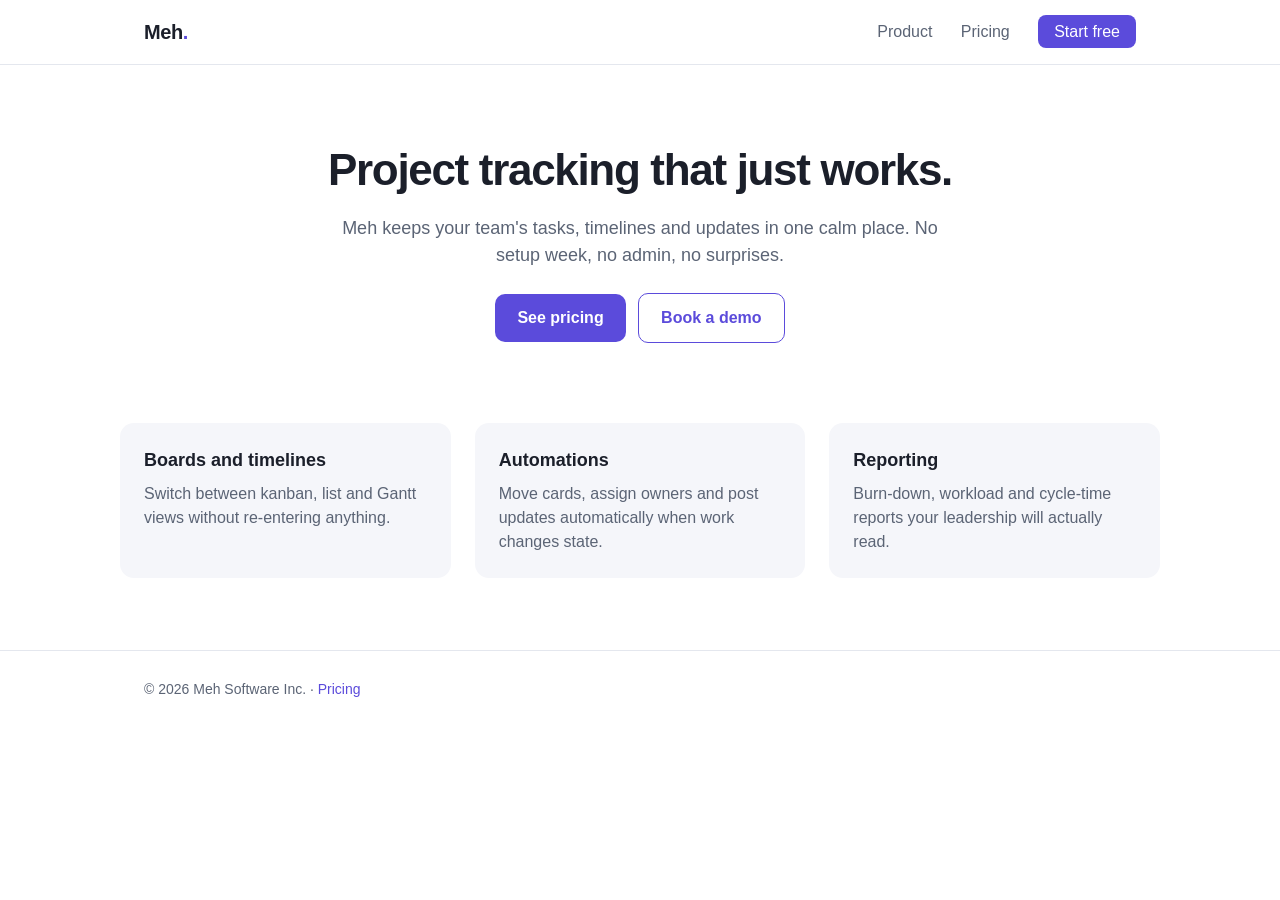
==== index.html @ f4a4bf29 "Baseline site" ====
<!doctype html>
<html lang="en">
<head>
  <meta charset="utf-8">
  <meta name="viewport" content="width=device-width, initial-scale=1">
  <title>Meh — Project tracking that just works</title>
  <link rel="stylesheet" href="styles.css">
</head>
<body>
<header class="top">
  <div class="wrap">
    <a class="logo" href="index.html">Meh<span>.</span></a>
    <nav class="menu">
      <a href="index.html">Product</a>
      <a href="pricing.html">Pricing</a>
      <a href="pricing.html" class="cta">Start free</a>
    </nav>
  </div>
</header>

<section class="hero">
  <div class="wrap">
    <h1>Project tracking that just works.</h1>
    <p>Meh keeps your team's tasks, timelines and updates in one calm place. No setup week, no admin, no surprises.</p>
    <a class="btn" href="pricing.html">See pricing</a>
    <a class="btn ghost" href="pricing.html">Book a demo</a>
  </div>
</section>

<section class="wrap features">
  <article><h3>Boards and timelines</h3><p>Switch between kanban, list and Gantt views without re-entering anything.</p></article>
  <article><h3>Automations</h3><p>Move cards, assign owners and post updates automatically when work changes state.</p></article>
  <article><h3>Reporting</h3><p>Burn-down, workload and cycle-time reports your leadership will actually read.</p></article>
</section>

<footer class="bottom"><div class="wrap">© 2026 Meh Software Inc. · <a href="pricing.html">Pricing</a></div></footer>
</body>
</html>
---- styles.css ----
:root { --ink:#1b1f2a; --muted:#5b6475; --line:#e4e7ee; --brand:#5b4bdb; --brand-dark:#4638b8; --bg:#ffffff; --soft:#f5f6fa; }
* { box-sizing: border-box; }
body { margin:0; font-family: -apple-system, BlinkMacSystemFont, "Segoe UI", Inter, Roboto, sans-serif; color:var(--ink); background:var(--bg); line-height:1.5; }
a { color:var(--brand); text-decoration:none; }
.wrap { max-width:1040px; margin:0 auto; padding:0 24px; }
header.top { border-bottom:1px solid var(--line); }
header.top .wrap { display:flex; align-items:center; justify-content:space-between; height:64px; }
.logo { font-weight:800; font-size:20px; letter-spacing:-.02em; color:var(--ink); }
.logo span { color:var(--brand); }
nav.menu a { margin-left:24px; color:var(--muted); font-weight:500; }
nav.menu a.cta { background:var(--brand); color:#fff; padding:8px 16px; border-radius:8px; }
.hero { padding:72px 0 40px; text-align:center; }
.hero h1 { font-size:44px; letter-spacing:-.03em; margin:0 0 12px; }
.hero p { color:var(--muted); font-size:18px; max-width:620px; margin:0 auto 24px; }
.btn { display:inline-block; background:var(--brand); color:#fff; padding:12px 22px; border-radius:10px; font-weight:600; }
.btn.ghost { background:transparent; color:var(--brand); border:1px solid var(--brand); margin-left:8px; }
.features { display:grid; grid-template-columns:repeat(3,1fr); gap:24px; padding:40px 0 72px; }
.features article { background:var(--soft); border-radius:14px; padding:24px; }
.features h3 { margin:0 0 8px; font-size:18px; }
.features p { margin:0; color:var(--muted); }
section.pricing { padding:56px 0 72px; }
section.pricing h1 { text-align:center; font-size:40px; letter-spacing:-.03em; margin:0 0 8px; }
section.pricing > .wrap > p.sub { text-align:center; color:var(--muted); margin:0 0 40px; }
.plans { display:grid; grid-template-columns:repeat(3,1fr); gap:24px; align-items:stretch; }
article.plan { border:1px solid var(--line); border-radius:16px; padding:28px; display:flex; flex-direction:column; background:#fff; }
article.plan.featured { border-color:var(--brand); box-shadow:0 10px 30px rgba(91,75,219,.12); }
article.plan h3 { margin:0 0 4px; font-size:22px; }
article.plan .blurb { color:var(--muted); margin:0 0 18px; min-height:44px; }
article.plan .price { margin:0 0 20px; }
article.plan .amount { font-size:40px; font-weight:800; letter-spacing:-.03em; }
article.plan .unit, article.plan .period { color:var(--muted); font-size:15px; }
article.plan ul.features { list-style:none; padding:0; margin:0 0 24px; display:block; }
article.plan ul.features li { padding:6px 0 6px 26px; position:relative; border-top:1px solid var(--line); }
article.plan ul.features li::before { content:"✓"; position:absolute; left:4px; color:var(--brand); font-weight:700; }
article.plan .btn { margin-top:auto; text-align:center; }
.faq { max-width:720px; margin:0 auto; padding:0 0 72px; }
.faq h2 { font-size:26px; }
.faq h4 { margin:18px 0 4px; }
.faq p { margin:0; color:var(--muted); }
footer.bottom { border-top:1px solid var(--line); padding:28px 0; color:var(--muted); font-size:14px; }
@media (max-width:820px) { .features, .plans { grid-template-columns:1fr; } .hero h1 { font-size:34px; } }
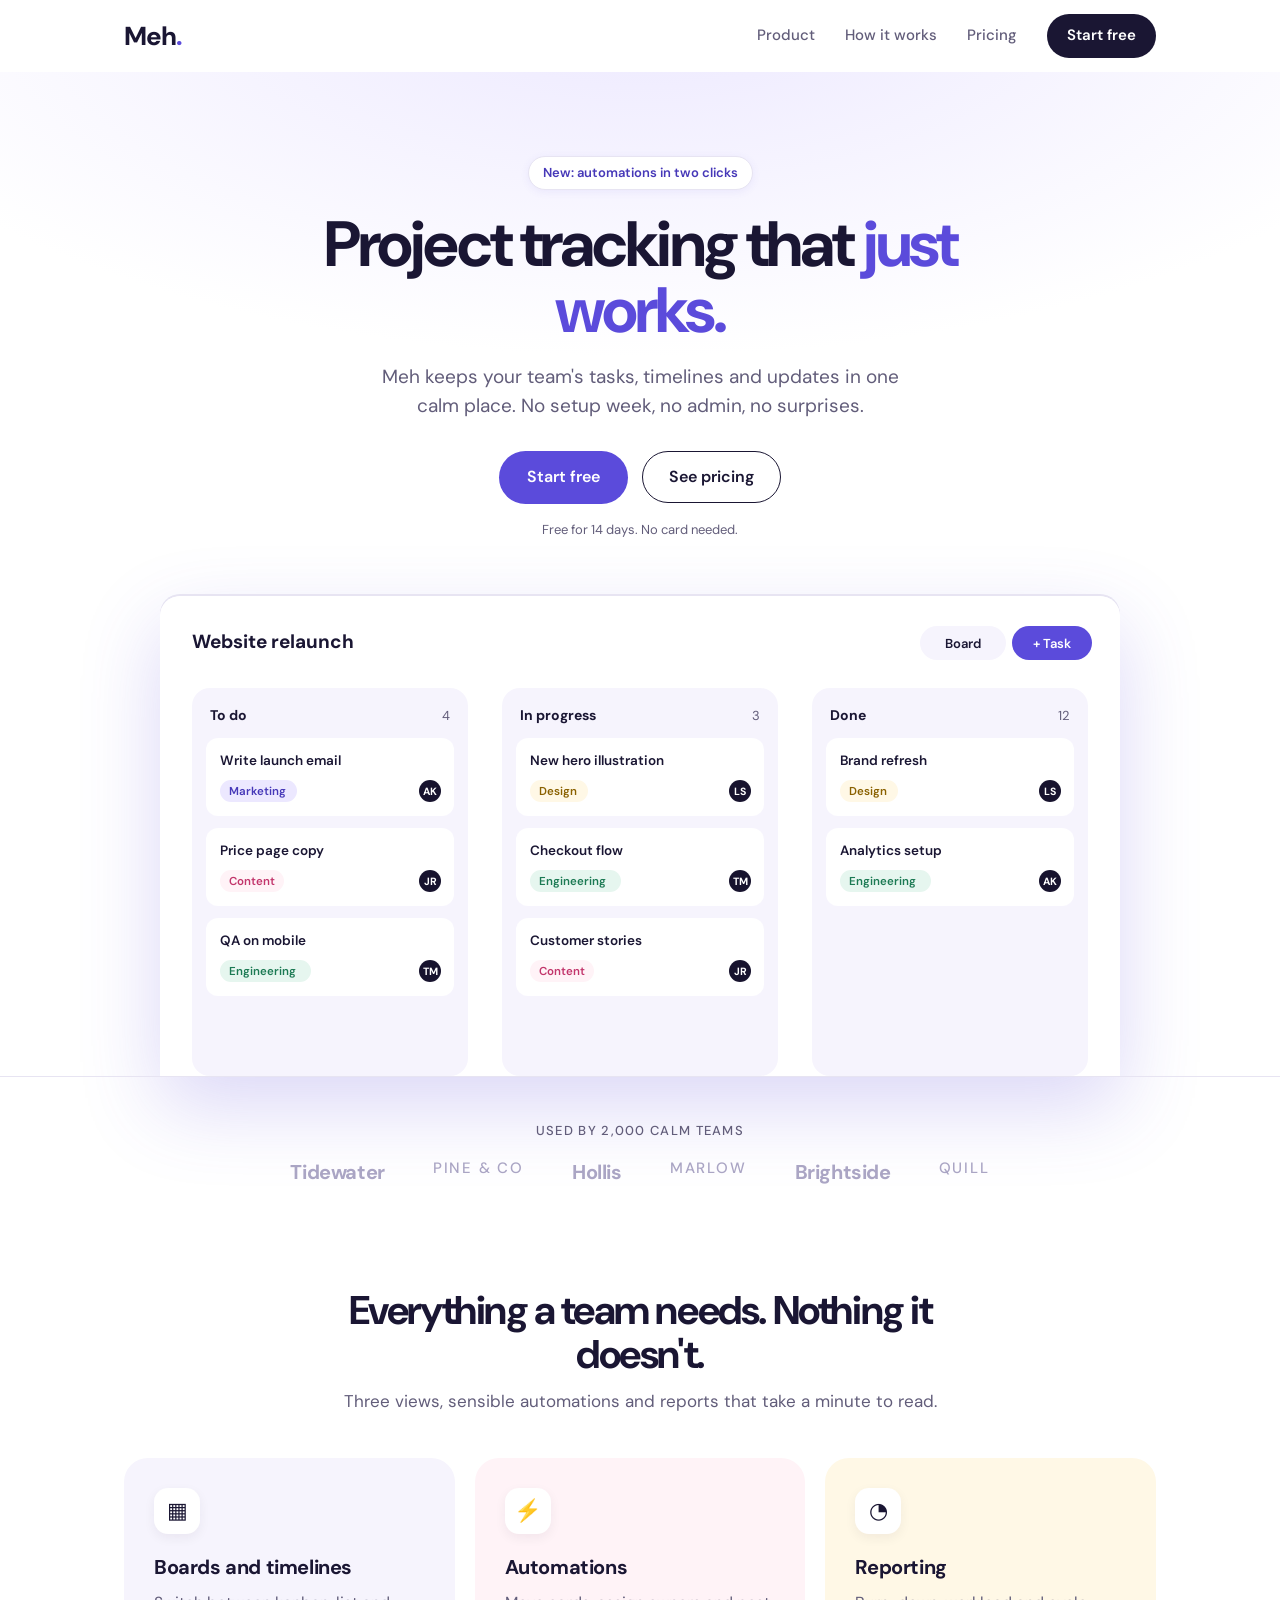
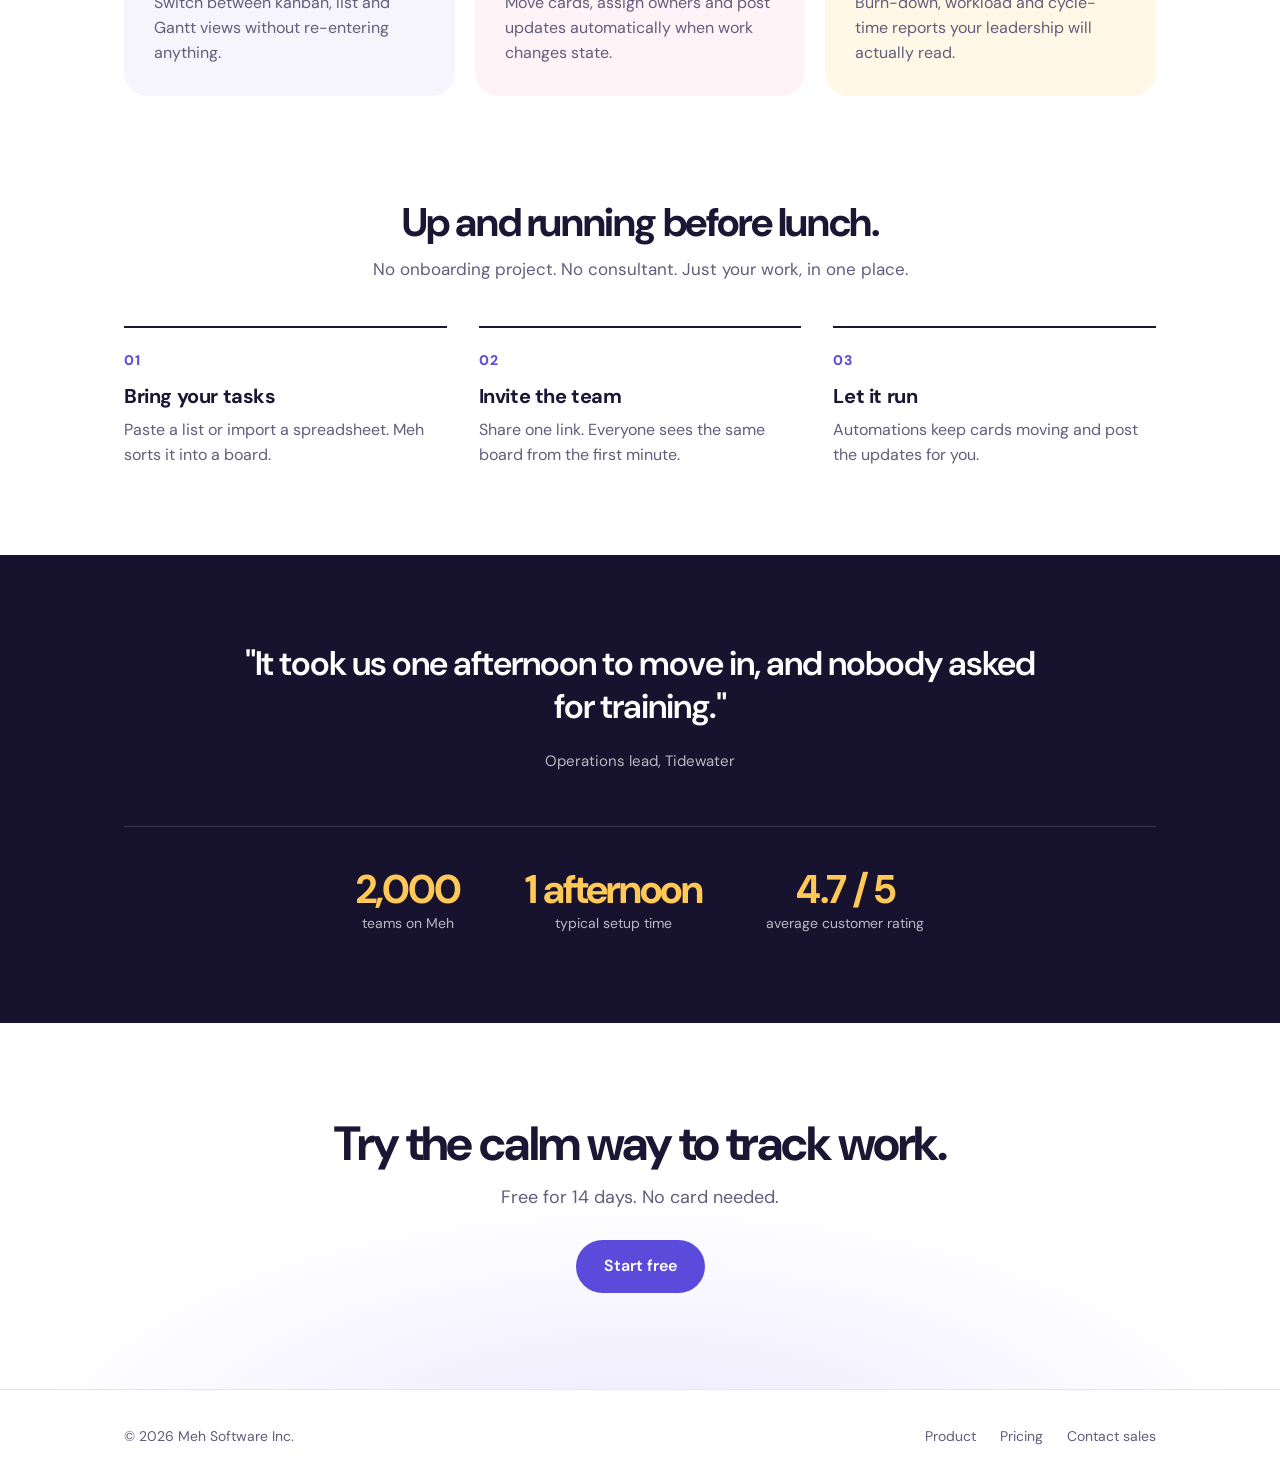
==== commit 9bc9dedd: "Site redesign: landing and pricing pages Co-Authored-By: Claude Fable 5.2 <noreply@anthropic.com>" ====
--- a/index.html
+++ b/index.html
@@ -12,6 +12,7 @@
     <a class="logo" href="index.html">Meh<span>.</span></a>
     <nav class="menu">
       <a href="index.html">Product</a>
+      <a href="index.html#how">How it works</a>
       <a href="pricing.html">Pricing</a>
       <a href="pricing.html" class="cta">Start free</a>
     </nav>
@@ -20,19 +21,67 @@
 
 <section class="hero">
   <div class="wrap">
-    <h1>Project tracking that just works.</h1>
+    <span class="badge">New: automations in two clicks</span>
+    <h1>Project tracking that <em>just works.</em></h1>
     <p>Meh keeps your team's tasks, timelines and updates in one calm place. No setup week, no admin, no surprises.</p>
-    <a class="btn" href="pricing.html">See pricing</a>
-    <a class="btn ghost" href="pricing.html">Book a demo</a>
+    <a class="btn" href="pricing.html">Start free</a>
+    <a class="btn ghost" href="pricing.html">See pricing</a>
+    <p class="small">Free for 14 days. No card needed.</p>
+    <svg class="board" viewBox="0 0 960 480" role="img" aria-label="A Meh board with three columns: to do, in progress and done"><rect width="960" height="480" rx="20" fill="#ffffff"/><g font-family="DM Sans, Helvetica, Arial, sans-serif"><text x="32" y="52" font-size="19" font-weight="700" fill="#1a1633">Website relaunch</text><rect x="760" y="30" width="86" height="34" rx="17" fill="#f6f4fd"/><text x="803" y="52" text-anchor="middle" font-size="13" font-weight="600" fill="#1a1633">Board</text><rect x="852" y="30" width="80" height="34" rx="17" fill="#5b4bdb"/><text x="892" y="52" text-anchor="middle" font-size="13" font-weight="600" fill="#ffffff">+ Task</text><rect x="32" y="92" width="276" height="388" rx="18" fill="#f6f4fd"/><text x="50" y="124" font-size="14" font-weight="700" fill="#1a1633">To do</text><text x="290" y="124" text-anchor="end" font-size="13" fill="#625d7a">4</text><rect x="46" y="142" width="248" height="78" rx="12" fill="#ffffff"/><text x="60" y="169" font-size="13.5" font-weight="600" fill="#1a1633">Write launch email</text><rect x="60" y="184" width="77" height="22" rx="11" fill="#ece8ff"/><text x="69" y="199" font-size="11.5" font-weight="600" fill="#4638b8">Marketing</text><circle cx="270" cy="195" r="11" fill="#17132e"/><text x="270" y="199" text-anchor="middle" font-size="10.5" font-weight="700" fill="#ffffff">AK</text><rect x="46" y="232" width="248" height="78" rx="12" fill="#ffffff"/><text x="60" y="259" font-size="13.5" font-weight="600" fill="#1a1633">Price page copy</text><rect x="60" y="274" width="64" height="22" rx="11" fill="#fff3f7"/><text x="69" y="289" font-size="11.5" font-weight="600" fill="#c2356b">Content</text><circle cx="270" cy="285" r="11" fill="#17132e"/><text x="270" y="289" text-anchor="middle" font-size="10.5" font-weight="700" fill="#ffffff">JR</text><rect x="46" y="322" width="248" height="78" rx="12" fill="#ffffff"/><text x="60" y="349" font-size="13.5" font-weight="600" fill="#1a1633">QA on mobile</text><rect x="60" y="364" width="91" height="22" rx="11" fill="#e6f6ef"/><text x="69" y="379" font-size="11.5" font-weight="600" fill="#1c7a54">Engineering</text><circle cx="270" cy="375" r="11" fill="#17132e"/><text x="270" y="379" text-anchor="middle" font-size="10.5" font-weight="700" fill="#ffffff">TM</text><rect x="342" y="92" width="276" height="388" rx="18" fill="#f6f4fd"/><text x="360" y="124" font-size="14" font-weight="700" fill="#1a1633">In progress</text><text x="600" y="124" text-anchor="end" font-size="13" fill="#625d7a">3</text><rect x="356" y="142" width="248" height="78" rx="12" fill="#ffffff"/><text x="370" y="169" font-size="13.5" font-weight="600" fill="#1a1633">New hero illustration</text><rect x="370" y="184" width="58" height="22" rx="11" fill="#fff8e6"/><text x="379" y="199" font-size="11.5" font-weight="600" fill="#8a6100">Design</text><circle cx="580" cy="195" r="11" fill="#17132e"/><text x="580" y="199" text-anchor="middle" font-size="10.5" font-weight="700" fill="#ffffff">LS</text><rect x="356" y="232" width="248" height="78" rx="12" fill="#ffffff"/><text x="370" y="259" font-size="13.5" font-weight="600" fill="#1a1633">Checkout flow</text><rect x="370" y="274" width="91" height="22" rx="11" fill="#e6f6ef"/><text x="379" y="289" font-size="11.5" font-weight="600" fill="#1c7a54">Engineering</text><circle cx="580" cy="285" r="11" fill="#17132e"/><text x="580" y="289" text-anchor="middle" font-size="10.5" font-weight="700" fill="#ffffff">TM</text><rect x="356" y="322" width="248" height="78" rx="12" fill="#ffffff"/><text x="370" y="349" font-size="13.5" font-weight="600" fill="#1a1633">Customer stories</text><rect x="370" y="364" width="64" height="22" rx="11" fill="#fff3f7"/><text x="379" y="379" font-size="11.5" font-weight="600" fill="#c2356b">Content</text><circle cx="580" cy="375" r="11" fill="#17132e"/><text x="580" y="379" text-anchor="middle" font-size="10.5" font-weight="700" fill="#ffffff">JR</text><rect x="652" y="92" width="276" height="388" rx="18" fill="#f6f4fd"/><text x="670" y="124" font-size="14" font-weight="700" fill="#1a1633">Done</text><text x="910" y="124" text-anchor="end" font-size="13" fill="#625d7a">12</text><rect x="666" y="142" width="248" height="78" rx="12" fill="#ffffff"/><text x="680" y="169" font-size="13.5" font-weight="600" fill="#1a1633">Brand refresh</text><rect x="680" y="184" width="58" height="22" rx="11" fill="#fff8e6"/><text x="689" y="199" font-size="11.5" font-weight="600" fill="#8a6100">Design</text><circle cx="890" cy="195" r="11" fill="#17132e"/><text x="890" y="199" text-anchor="middle" font-size="10.5" font-weight="700" fill="#ffffff">LS</text><rect x="666" y="232" width="248" height="78" rx="12" fill="#ffffff"/><text x="680" y="259" font-size="13.5" font-weight="600" fill="#1a1633">Analytics setup</text><rect x="680" y="274" width="91" height="22" rx="11" fill="#e6f6ef"/><text x="689" y="289" font-size="11.5" font-weight="600" fill="#1c7a54">Engineering</text><circle cx="890" cy="285" r="11" fill="#17132e"/><text x="890" y="289" text-anchor="middle" font-size="10.5" font-weight="700" fill="#ffffff">AK</text></g></svg>
   </div>
 </section>
 
-<section class="wrap features">
-  <article><h3>Boards and timelines</h3><p>Switch between kanban, list and Gantt views without re-entering anything.</p></article>
-  <article><h3>Automations</h3><p>Move cards, assign owners and post updates automatically when work changes state.</p></article>
-  <article><h3>Reporting</h3><p>Burn-down, workload and cycle-time reports your leadership will actually read.</p></article>
+<section class="logos">
+  <div class="wrap">
+    <p>Used by 2,000 calm teams</p>
+    <ul><li>Tidewater</li><li>Pine &amp; Co</li><li>Hollis</li><li>Marlow</li><li>Brightside</li><li>Quill</li></ul>
+  </div>
 </section>
 
-<footer class="bottom"><div class="wrap">© 2026 Meh Software Inc. · <a href="pricing.html">Pricing</a></div></footer>
+<section class="wrap">
+  <div class="section-head">
+    <h2>Everything a team needs. Nothing it doesn't.</h2>
+    <p>Three views, sensible automations and reports that take a minute to read.</p>
+  </div>
+  <div class="features">
+    <article><div class="ico">▦</div><h3>Boards and timelines</h3><p>Switch between kanban, list and Gantt views without re-entering anything.</p></article>
+    <article><div class="ico">⚡</div><h3>Automations</h3><p>Move cards, assign owners and post updates automatically when work changes state.</p></article>
+    <article><div class="ico">◔</div><h3>Reporting</h3><p>Burn-down, workload and cycle-time reports your leadership will actually read.</p></article>
+  </div>
+</section>
+
+<section class="wrap" id="how">
+  <div class="section-head">
+    <h2>Up and running before lunch.</h2>
+    <p>No onboarding project. No consultant. Just your work, in one place.</p>
+  </div>
+  <div class="steps">
+    <div><h3>Bring your tasks</h3><p>Paste a list or import a spreadsheet. Meh sorts it into a board.</p></div>
+    <div><h3>Invite the team</h3><p>Share one link. Everyone sees the same board from the first minute.</p></div>
+    <div><h3>Let it run</h3><p>Automations keep cards moving and post the updates for you.</p></div>
+  </div>
+</section>
+
+<section class="voice">
+  <div class="wrap">
+    <blockquote>"It took us one afternoon to move in, and nobody asked for training."</blockquote>
+    <p>Operations lead, Tidewater</p>
+    <div class="nums">
+      <div><b>2,000</b><span>teams on Meh</span></div>
+      <div><b>1 afternoon</b><span>typical setup time</span></div>
+      <div><b>4.7 / 5</b><span>average customer rating</span></div>
+    </div>
+  </div>
+</section>
+
+<section class="cta-band">
+  <div class="wrap">
+    <h2>Try the calm way to track work.</h2>
+    <p>Free for 14 days. No card needed.</p>
+    <a class="btn" href="pricing.html">Start free</a>
+  </div>
+</section>
+
+<footer class="bottom"><div class="wrap"><span>© 2026 Meh Software Inc.</span><span><a href="index.html">Product</a><a href="pricing.html">Pricing</a><a href="pricing.html">Contact sales</a></span></div></footer>
 </body>
 </html>
--- a/styles.css
+++ b/styles.css
@@ -1,41 +1,109 @@
-:root { --ink:#1b1f2a; --muted:#5b6475; --line:#e4e7ee; --brand:#5b4bdb; --brand-dark:#4638b8; --bg:#ffffff; --soft:#f5f6fa; }
-* { box-sizing: border-box; }
-body { margin:0; font-family: -apple-system, BlinkMacSystemFont, "Segoe UI", Inter, Roboto, sans-serif; color:var(--ink); background:var(--bg); line-height:1.5; }
+@import url("https://fonts.googleapis.com/css2?family=DM+Sans:opsz,wght@9..40,400;9..40,500;9..40,600;9..40,700;9..40,800&display=swap");
+:root { --ink:#1a1633; --muted:#625d7a; --line:#e7e4f2; --brand:#5b4bdb; --brand-dark:#4638b8; --bg:#ffffff; --soft:#f6f4fd; --lav:#ece8ff; --night:#17132e; --pink:#ff7aa8; --sun:#ffc857; }
+* { box-sizing:border-box; }
+body { margin:0; font-family:"DM Sans", -apple-system, BlinkMacSystemFont, "Segoe UI", Roboto, sans-serif; color:var(--ink); background:var(--bg); line-height:1.55; -webkit-font-smoothing:antialiased; }
 a { color:var(--brand); text-decoration:none; }
-.wrap { max-width:1040px; margin:0 auto; padding:0 24px; }
-header.top { border-bottom:1px solid var(--line); }
-header.top .wrap { display:flex; align-items:center; justify-content:space-between; height:64px; }
-.logo { font-weight:800; font-size:20px; letter-spacing:-.02em; color:var(--ink); }
+img, svg { max-width:100%; }
+.wrap { max-width:1080px; margin:0 auto; padding:0 24px; }
+
+header.top { position:sticky; top:0; z-index:10; background:rgba(255,255,255,.94); backdrop-filter:blur(10px); }
+header.top .wrap { display:flex; align-items:center; justify-content:space-between; height:72px; }
+.logo { font-weight:800; font-size:26px; letter-spacing:-.04em; color:var(--ink); }
 .logo span { color:var(--brand); }
-nav.menu a { margin-left:24px; color:var(--muted); font-weight:500; }
-nav.menu a.cta { background:var(--brand); color:#fff; padding:8px 16px; border-radius:8px; }
-.hero { padding:72px 0 40px; text-align:center; }
-.hero h1 { font-size:44px; letter-spacing:-.03em; margin:0 0 12px; }
-.hero p { color:var(--muted); font-size:18px; max-width:620px; margin:0 auto 24px; }
-.btn { display:inline-block; background:var(--brand); color:#fff; padding:12px 22px; border-radius:10px; font-weight:600; }
-.btn.ghost { background:transparent; color:var(--brand); border:1px solid var(--brand); margin-left:8px; }
-.features { display:grid; grid-template-columns:repeat(3,1fr); gap:24px; padding:40px 0 72px; }
-.features article { background:var(--soft); border-radius:14px; padding:24px; }
-.features h3 { margin:0 0 8px; font-size:18px; }
+nav.menu { display:flex; align-items:center; gap:30px; }
+nav.menu a { color:var(--muted); font-weight:500; font-size:15px; }
+nav.menu a:hover { color:var(--ink); }
+nav.menu a.cta { background:var(--ink); color:#fff; padding:10px 20px; border-radius:999px; font-weight:600; }
+nav.menu a.cta:hover { background:var(--brand); }
+
+.btn { display:inline-block; background:var(--brand); color:#fff; padding:14px 28px; border-radius:999px; font-weight:600; font-size:16px; transition:background .15s, transform .15s; }
+.btn:hover { background:var(--brand-dark); transform:translateY(-1px); }
+.btn.ghost { background:transparent; color:var(--ink); border:1.5px solid var(--ink); margin-left:10px; padding:12.5px 26px; }
+.btn.ghost:hover { background:var(--ink); color:#fff; }
+.btn.light { background:#fff; color:var(--brand-dark); }
+
+/* landing hero: centred, with the board underneath */
+.hero { text-align:center; padding:84px 0 0; background:radial-gradient(1200px 520px at 50% -80px, var(--lav) 0%, #ffffff 70%); }
+.badge { display:inline-block; background:#fff; border:1px solid var(--line); border-radius:999px; padding:6px 14px; font-size:13px; font-weight:600; color:var(--brand-dark); margin-bottom:22px; box-shadow:0 2px 8px rgba(91,75,219,.08); }
+.hero h1 { font-size:64px; line-height:1.03; letter-spacing:-.045em; margin:0 auto 18px; max-width:760px; }
+.hero h1 em { font-style:normal; color:var(--brand); }
+.hero p { color:var(--muted); font-size:19px; max-width:560px; margin:0 auto 30px; }
+.hero .small { font-size:13px; margin-top:16px; }
+.board { margin:56px auto 0; max-width:960px; display:block; border-radius:20px 20px 0 0; box-shadow:0 -2px 0 var(--line), 0 30px 80px rgba(91,75,219,.22); }
+
+.logos { padding:44px 0 20px; text-align:center; border-top:1px solid var(--line); }
+.logos p { font-size:13px; color:var(--muted); font-weight:500; margin:0 0 16px; text-transform:uppercase; letter-spacing:.1em; }
+.logos ul { list-style:none; margin:0; padding:0; display:flex; flex-wrap:wrap; justify-content:center; gap:12px 48px; }
+.logos li { font-weight:700; font-size:20px; letter-spacing:-.02em; color:#aaa5c4; }
+.logos li:nth-child(2n) { font-weight:500; letter-spacing:.12em; text-transform:uppercase; font-size:15px; }
+
+.section-head { text-align:center; max-width:640px; margin:0 auto 44px; padding-top:80px; }
+.section-head h2 { font-size:40px; letter-spacing:-.035em; line-height:1.1; margin:0 0 12px; }
+.section-head p { color:var(--muted); font-size:17px; margin:0; }
+
+.features { display:grid; grid-template-columns:repeat(3,1fr); gap:20px; padding:0 0 24px; }
+.features article { background:var(--soft); border-radius:24px; padding:30px; }
+.features article:nth-child(2) { background:#fff3f7; }
+.features article:nth-child(3) { background:#fff8e6; }
+.features .ico { width:46px; height:46px; border-radius:14px; background:#fff; display:grid; place-items:center; font-size:22px; margin-bottom:18px; box-shadow:0 4px 12px rgba(26,22,51,.06); }
+.features h3 { margin:0 0 8px; font-size:20px; letter-spacing:-.02em; }
 .features p { margin:0; color:var(--muted); }
-section.pricing { padding:56px 0 72px; }
-section.pricing h1 { text-align:center; font-size:40px; letter-spacing:-.03em; margin:0 0 8px; }
-section.pricing > .wrap > p.sub { text-align:center; color:var(--muted); margin:0 0 40px; }
-.plans { display:grid; grid-template-columns:repeat(3,1fr); gap:24px; align-items:stretch; }
-article.plan { border:1px solid var(--line); border-radius:16px; padding:28px; display:flex; flex-direction:column; background:#fff; }
-article.plan.featured { border-color:var(--brand); box-shadow:0 10px 30px rgba(91,75,219,.12); }
-article.plan h3 { margin:0 0 4px; font-size:22px; }
-article.plan .blurb { color:var(--muted); margin:0 0 18px; min-height:44px; }
-article.plan .price { margin:0 0 20px; }
-article.plan .amount { font-size:40px; font-weight:800; letter-spacing:-.03em; }
+
+.steps { display:grid; grid-template-columns:repeat(3,1fr); gap:32px; padding:0 0 88px; counter-reset:step; }
+.steps div { counter-increment:step; padding-top:20px; border-top:2px solid var(--ink); }
+.steps div::before { content:"0" counter(step); font-weight:800; font-size:14px; color:var(--brand); letter-spacing:.06em; }
+.steps h3 { font-size:20px; letter-spacing:-.02em; margin:8px 0 6px; }
+.steps p { color:var(--muted); margin:0; }
+
+.voice { background:var(--night); color:#fff; padding:88px 0; text-align:center; }
+.voice blockquote { font-size:34px; line-height:1.25; letter-spacing:-.03em; font-weight:600; max-width:800px; margin:0 auto 22px; }
+.voice p { color:rgba(255,255,255,.7); margin:0; font-size:15px; }
+.voice .nums { display:flex; justify-content:center; gap:64px; margin-top:52px; padding-top:40px; border-top:1px solid rgba(255,255,255,.14); }
+.voice .nums b { display:block; font-size:40px; letter-spacing:-.04em; color:var(--sun); line-height:1.1; }
+.voice .nums span { color:rgba(255,255,255,.7); font-size:14px; }
+
+.cta-band { padding:96px 0; text-align:center; background:radial-gradient(900px 380px at 50% 120%, var(--lav) 0%, #ffffff 70%); }
+.cta-band h2 { font-size:48px; letter-spacing:-.04em; line-height:1.05; margin:0 0 14px; }
+.cta-band p { color:var(--muted); font-size:18px; margin:0 0 28px; }
+
+/* pricing */
+section.pricing { padding:72px 0 64px; background:radial-gradient(1200px 520px at 50% -80px, var(--lav) 0%, #ffffff 70%); }
+section.pricing h1 { text-align:center; font-size:56px; letter-spacing:-.045em; line-height:1.05; margin:0 0 14px; }
+section.pricing > .wrap > p.sub { text-align:center; color:var(--muted); font-size:18px; margin:0 0 48px; }
+.plans { display:grid; grid-template-columns:repeat(auto-fit,minmax(240px,1fr)); gap:20px; align-items:stretch; }
+article.plan { border-radius:28px; padding:34px 30px; display:flex; flex-direction:column; background:#fff; border:1px solid var(--line); }
+article.plan.featured { background:var(--night); color:#fff; border-color:var(--night); box-shadow:0 24px 60px rgba(23,19,46,.28); }
+article.plan h3 { margin:0 0 6px; font-size:22px; letter-spacing:-.02em; }
+article.plan.featured h3::after { content:"Popular"; margin-left:10px; font-size:11px; font-weight:700; letter-spacing:.06em; text-transform:uppercase; background:var(--sun); color:var(--night); padding:3px 9px; border-radius:999px; vertical-align:middle; }
+article.plan .blurb { color:var(--muted); margin:0 0 22px; min-height:48px; }
+article.plan.featured .blurb { color:rgba(255,255,255,.7); }
+article.plan .price { margin:0 0 24px; }
+article.plan .amount { font-size:54px; font-weight:800; letter-spacing:-.05em; line-height:1; }
 article.plan .unit, article.plan .period { color:var(--muted); font-size:15px; }
-article.plan ul.features { list-style:none; padding:0; margin:0 0 24px; display:block; }
-article.plan ul.features li { padding:6px 0 6px 26px; position:relative; border-top:1px solid var(--line); }
-article.plan ul.features li::before { content:"✓"; position:absolute; left:4px; color:var(--brand); font-weight:700; }
+article.plan.featured .unit, article.plan.featured .period { color:rgba(255,255,255,.7); }
+article.plan ul.features { list-style:none; padding:0; margin:0 0 28px; display:block; }
+article.plan ul.features li { padding:7px 0 7px 26px; position:relative; font-size:15px; }
+article.plan ul.features li::before { content:"✓"; position:absolute; left:2px; color:var(--brand); font-weight:800; }
+article.plan.featured ul.features li::before { color:var(--sun); }
 article.plan .btn { margin-top:auto; text-align:center; }
-.faq { max-width:720px; margin:0 auto; padding:0 0 72px; }
-.faq h2 { font-size:26px; }
-.faq h4 { margin:18px 0 4px; }
-.faq p { margin:0; color:var(--muted); }
-footer.bottom { border-top:1px solid var(--line); padding:28px 0; color:var(--muted); font-size:14px; }
-@media (max-width:820px) { .features, .plans { grid-template-columns:1fr; } .hero h1 { font-size:34px; } }
+article.plan:not(.featured) .btn { background:var(--soft); color:var(--ink); }
+article.plan:not(.featured) .btn:hover { background:var(--lav); }
+.assure { display:flex; flex-wrap:wrap; justify-content:center; gap:10px 36px; padding:36px 0 0; color:var(--muted); font-size:15px; font-weight:500; }
+.assure span::before { content:"●"; color:var(--brand); font-size:9px; margin-right:9px; vertical-align:middle; }
+
+.faq { max-width:760px; margin:0 auto; padding:24px 24px 88px; }
+.faq h2 { font-size:36px; letter-spacing:-.035em; margin:0 0 20px; text-align:center; }
+.faq h4 { margin:12px 0 0; font-size:17px; background:var(--soft); padding:18px 22px 4px; border-radius:18px 18px 0 0; }
+.faq p { margin:0; color:var(--muted); background:var(--soft); padding:0 22px 18px; border-radius:0 0 18px 18px; }
+
+footer.bottom { border-top:1px solid var(--line); padding:36px 0; color:var(--muted); font-size:14px; }
+footer.bottom .wrap { display:flex; justify-content:space-between; align-items:center; flex-wrap:wrap; gap:12px; }
+footer.bottom a { color:var(--muted); margin-left:24px; }
+footer.bottom a:hover { color:var(--ink); }
+
+@media (max-width:860px) {
+  .features, .steps { grid-template-columns:1fr; }
+  .hero h1, section.pricing h1, .cta-band h2 { font-size:40px; }
+  nav.menu a:not(.cta) { display:none; }
+  .voice .nums { flex-direction:column; gap:24px; }
+}
